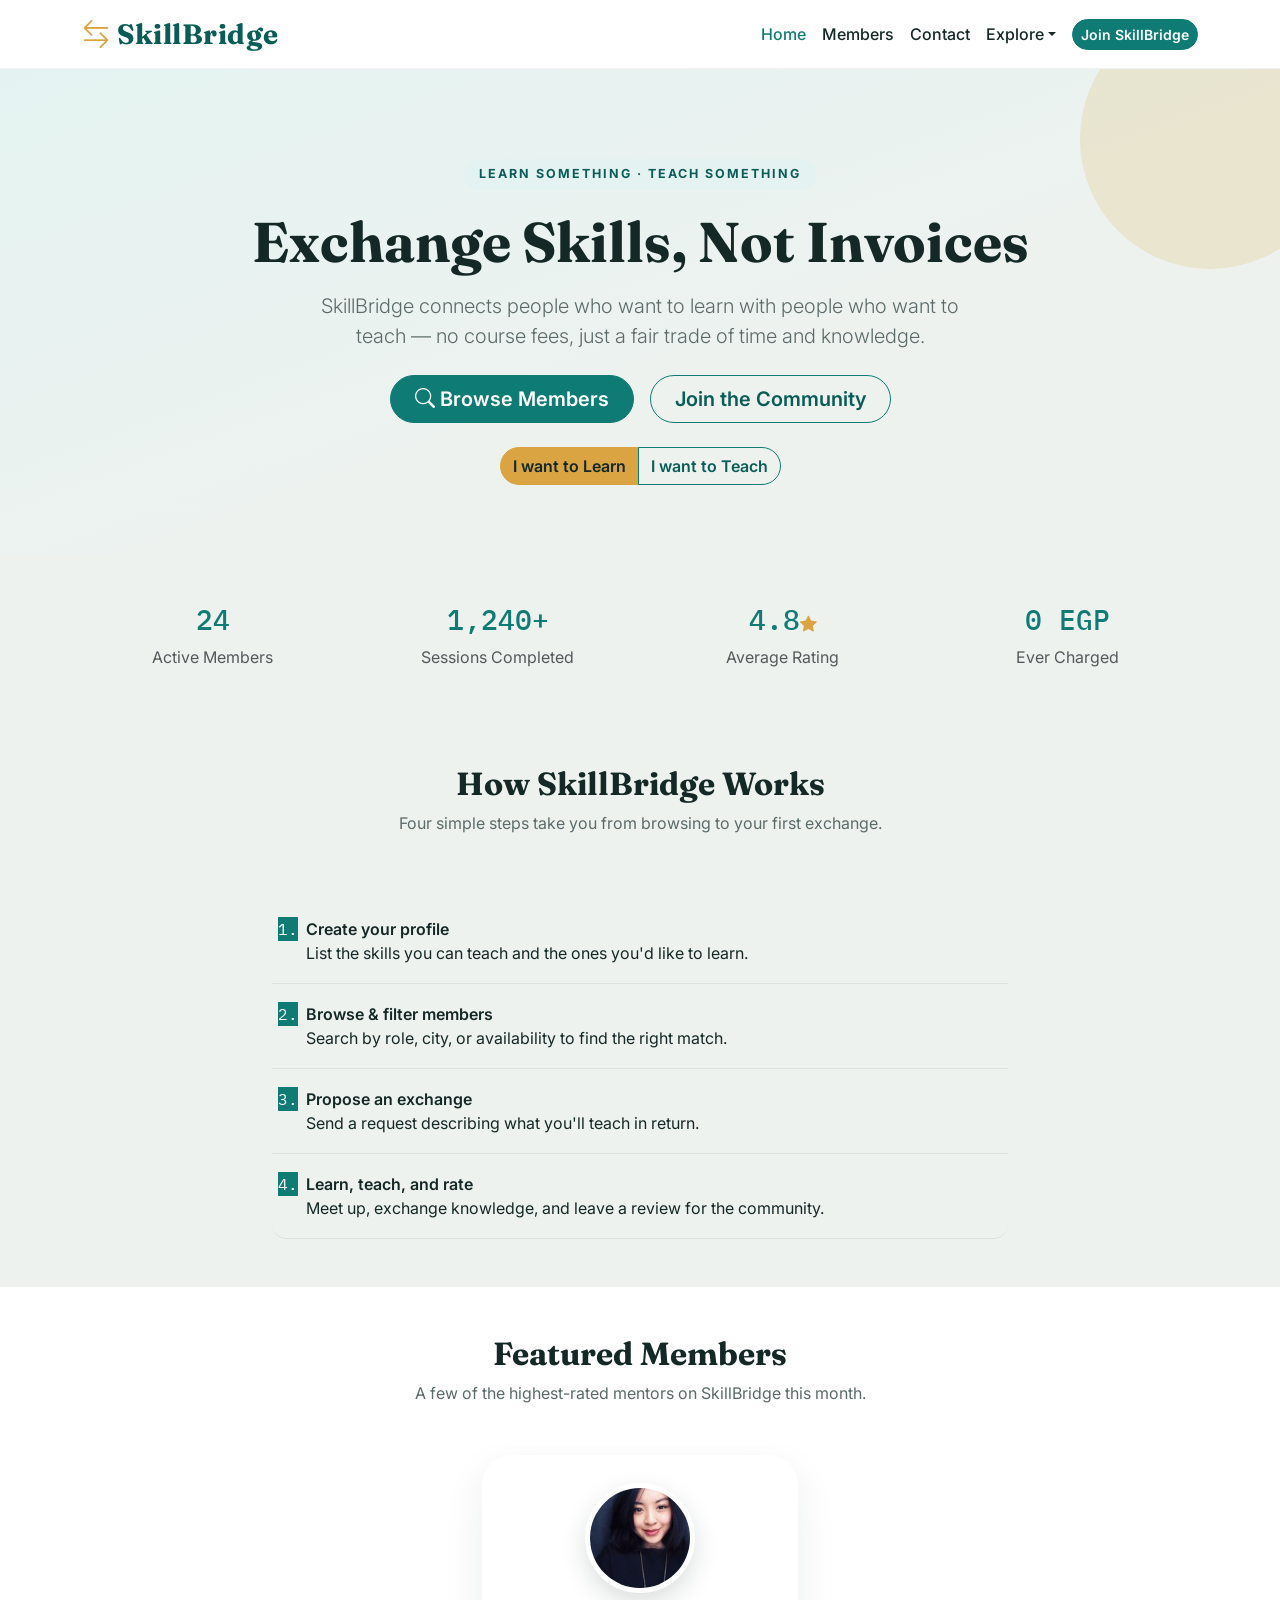
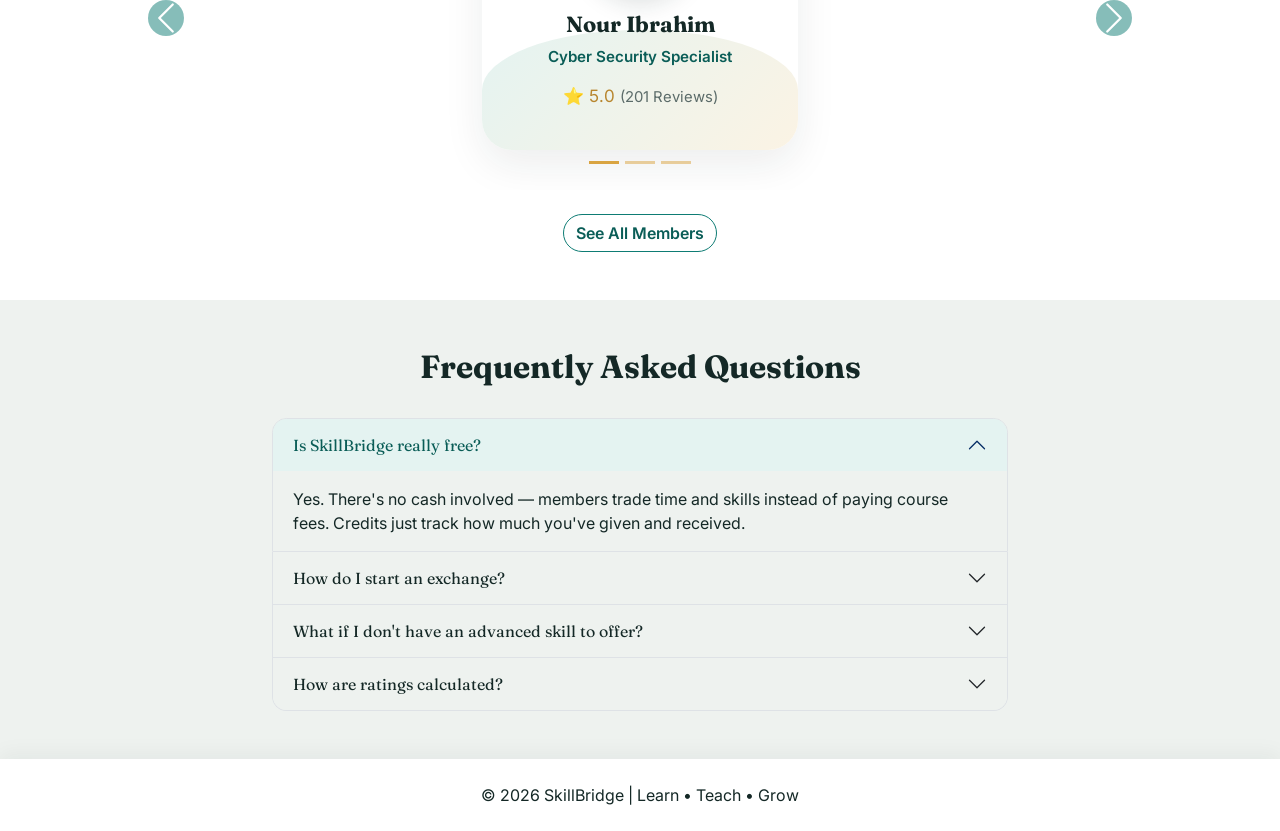
==== index.html @ cd85ad24 "Initial project upload" ====
<!DOCTYPE html>
<html lang="en">

<head>
  <meta charset="UTF-8">
  <meta name="viewport" content="width=device-width, initial-scale=1.0">
  <title>SkillBridge | Trade Skills, Not Money</title>

  <link rel="stylesheet" href="css/bootstrap.min.css">
  <link rel="stylesheet" href="https://cdn.jsdelivr.net/npm/bootstrap-icons@1.13.1/font/bootstrap-icons.min.css">
  <link href="https://fonts.googleapis.com/css2?family=Fraunces:wght@600;700&family=Inter:wght@400;500;600&family=IBM+Plex+Mono:wght@500&display=swap" rel="stylesheet">
  <link rel="stylesheet" href="css/custom-styles.css">
</head>

<body>

  <!-- Navbar -->
  <nav class="navbar navbar-expand-lg sticky-top">
    <div class="container">
      <a class="navbar-brand fw-bold fs-3" href="index.html"><i class="bi bi-arrow-left-right"></i> SkillBridge</a>
      <button class="navbar-toggler" data-bs-toggle="collapse" data-bs-target="#navbarNav">
        <span class="navbar-toggler-icon"></span>
      </button>
      <div class="collapse navbar-collapse" id="navbarNav">
        <ul class="navbar-nav ms-auto align-items-lg-center">
          <li class="nav-item"><a class="nav-link active" href="index.html">Home</a></li>
          <li class="nav-item"><a class="nav-link" href="members.html">Members</a></li>
          <li class="nav-item"><a class="nav-link" href="contact.html">Contact</a></li>
          <li class="nav-item dropdown">
            <a class="nav-link dropdown-toggle" href="#" data-bs-toggle="dropdown">Explore</a>
            <ul class="dropdown-menu dropdown-menu-end">
              <li><a class="dropdown-item" href="#how-it-works">How It Works</a></li>
              <li><a class="dropdown-item" href="#faq">FAQ</a></li>
              <li><a class="dropdown-item" href="#featured">Featured Members</a></li>
            </ul>
          </li>
          <li class="nav-item ms-lg-2"><a class="btn btn-primary btn-sm" href="contact.html">Join SkillBridge</a></li>
        </ul>
      </div>
    </div>
  </nav>

  <!-- Hero -->
  <section class="hero-section">
    <div class="container text-center">
      <span class="hero-eyebrow">Learn something · Teach something</span>
      <h1 class="display-4 fw-bold">Exchange Skills, Not Invoices</h1>
      <p class="lead mt-3">
        SkillBridge connects people who want to learn with people who want to teach —
        no course fees, just a fair trade of time and knowledge.
      </p>
      <div class="d-flex justify-content-center gap-3 mt-4 flex-wrap">
        <a href="members.html" class="btn btn-primary btn-lg px-4">
          <i class="bi bi-search"></i> Browse Members
        </a>
        <a href="contact.html" class="btn btn-outline-primary btn-lg px-4">
          Join the Community
        </a>
      </div>

      <!-- CTA — Button Group -->
      <div class="mt-4">
        <div class="btn-group" role="group" aria-label="Choose your path">
          <a href="members.html?intent=learn" class="btn btn-gold">I want to Learn</a>
          <a href="members.html?intent=teach" class="btn btn-outline-primary">I want to Teach</a>
        </div>
      </div>
    </div>
  </section>

  <!-- Stats -->
  <section class="py-5">
    <div class="container">
      <div class="row text-center g-4">
        <div class="col-6 col-lg-3">
          <h3 class="stat-number text-primary">24</h3>
          <p class="text-muted mb-0">Active Members</p>
        </div>
        <div class="col-6 col-lg-3">
          <h3 class="stat-number text-primary">1,240+</h3>
          <p class="text-muted mb-0">Sessions Completed</p>
        </div>
        <div class="col-6 col-lg-3">
          <h3 class="stat-number text-primary">4.8<i class="bi bi-star-fill text-warning" style="font-size:0.6em"></i></h3>
          <p class="text-muted mb-0">Average Rating</p>
        </div>
        <div class="col-6 col-lg-3">
          <h3 class="stat-number text-primary">0 EGP</h3>
          <p class="text-muted mb-0">Ever Charged</p>
        </div>
      </div>
    </div>
  </section>

  <!-- How it works — List Group -->
  <section id="how-it-works" class="py-5">
    <div class="container">
      <div class="row justify-content-center text-center mb-5">
        <div class="col-lg-7">
          <h2 class="section-title">How SkillBridge Works</h2>
          <p class="section-subtitle mx-auto">Four simple steps take you from browsing to your first exchange.</p>
        </div>
      </div>

      <div class="row justify-content-center">
        <div class="col-lg-8">
          <ol class="list-group list-group-numbered">
            <li class="list-group-item how-step d-flex align-items-start">
              <div class="ms-2">
                <div class="fw-semibold">Create your profile</div>
                List the skills you can teach and the ones you'd like to learn.
              </div>
            </li>
            <li class="list-group-item how-step d-flex align-items-start">
              <div class="ms-2">
                <div class="fw-semibold">Browse & filter members</div>
                Search by role, city, or availability to find the right match.
              </div>
            </li>
            <li class="list-group-item how-step d-flex align-items-start">
              <div class="ms-2">
                <div class="fw-semibold">Propose an exchange</div>
                Send a request describing what you'll teach in return.
              </div>
            </li>
            <li class="list-group-item how-step d-flex align-items-start">
              <div class="ms-2">
                <div class="fw-semibold">Learn, teach, and rate</div>
                Meet up, exchange knowledge, and leave a review for the community.
              </div>
            </li>
          </ol>
        </div>
      </div>
    </div>
  </section>

  <!-- Featured Members — Carousel -->
  <section id="featured" class="py-5 bg-white">
    <div class="container">
      <div class="row justify-content-center text-center mb-4">
        <div class="col-lg-7">
          <h2 class="section-title">Featured Members</h2>
          <p class="section-subtitle mx-auto">A few of the highest-rated mentors on SkillBridge this month.</p>
        </div>
      </div>

      <div id="featuredCarousel" class="carousel slide featured-carousel" data-bs-ride="carousel">
        <div class="carousel-indicators">
          <button type="button" data-bs-target="#featuredCarousel" data-bs-slide-to="0" class="active"></button>
          <button type="button" data-bs-target="#featuredCarousel" data-bs-slide-to="1"></button>
          <button type="button" data-bs-target="#featuredCarousel" data-bs-slide-to="2"></button>
        </div>
        <div class="carousel-inner">

          <div class="carousel-item active">
            <div class="row justify-content-center">
              <div class="col-md-4">
                <div class="member-card">
                  <div class="card-content">
                    <img src="assets/images/member6.jpg" class="member-image" alt="Nour Ibrahim">
                    <h3 class="member-name">Nour Ibrahim</h3>
                    <p class="member-role">Cyber Security Specialist</p>
                    <div class="rating">⭐ 5.0 <small>(201 Reviews)</small></div>
                  </div>
                </div>
              </div>
            </div>
          </div>

          <div class="carousel-item">
            <div class="row justify-content-center">
              <div class="col-md-4">
                <div class="member-card">
                  <div class="card-content">
                    <img src="assets/images/member4.jpg" class="member-image" alt="Mariam Samy">
                    <h3 class="member-name">Mariam Samy</h3>
                    <p class="member-role">Data Analyst</p>
                    <div class="rating">⭐ 4.9 <small>(174 Reviews)</small></div>
                  </div>
                </div>
              </div>
            </div>
          </div>

          <div class="carousel-item">
            <div class="row justify-content-center">
              <div class="col-md-4">
                <div class="member-card">
                  <div class="card-content">
                    <img src="assets/images/member1.jpg" class="member-image" alt="Ahmed Hassan">
                    <h3 class="member-name">Ahmed Hassan</h3>
                    <p class="member-role">Frontend Developer</p>
                    <div class="rating">⭐ 4.9 <small>(152 Reviews)</small></div>
                  </div>
                </div>
              </div>
            </div>
          </div>

        </div>
        <button class="carousel-control-prev" type="button" data-bs-target="#featuredCarousel" data-bs-slide="prev">
          <span class="carousel-control-prev-icon"></span>
        </button>
        <button class="carousel-control-next" type="button" data-bs-target="#featuredCarousel" data-bs-slide="next">
          <span class="carousel-control-next-icon"></span>
        </button>
      </div>

      <div class="text-center mt-4">
        <a href="members.html" class="btn btn-outline-primary">See All Members</a>
      </div>
    </div>
  </section>

  <!-- FAQ — Accordion -->
  <section id="faq" class="py-5">
    <div class="container">
      <div class="row justify-content-center text-center mb-4">
        <div class="col-lg-7">
          <h2 class="section-title">Frequently Asked Questions</h2>
        </div>
      </div>

      <div class="row justify-content-center">
        <div class="col-lg-8">
          <div class="accordion" id="faqAccordion">

            <div class="accordion-item">
              <h2 class="accordion-header">
                <button class="accordion-button" type="button" data-bs-toggle="collapse" data-bs-target="#faq1">
                  Is SkillBridge really free?
                </button>
              </h2>
              <div id="faq1" class="accordion-collapse collapse show" data-bs-parent="#faqAccordion">
                <div class="accordion-body">
                  Yes. There's no cash involved — members trade time and skills instead of paying course fees.
                  Credits just track how much you've given and received.
                </div>
              </div>
            </div>

            <div class="accordion-item">
              <h2 class="accordion-header">
                <button class="accordion-button collapsed" type="button" data-bs-toggle="collapse" data-bs-target="#faq2">
                  How do I start an exchange?
                </button>
              </h2>
              <div id="faq2" class="accordion-collapse collapse" data-bs-parent="#faqAccordion">
                <div class="accordion-body">
                  Browse the Members page, open a profile you like, and use the "Exchange Skill" button
                  to send a short proposal describing what you can teach in return.
                </div>
              </div>
            </div>

            <div class="accordion-item">
              <h2 class="accordion-header">
                <button class="accordion-button collapsed" type="button" data-bs-toggle="collapse" data-bs-target="#faq3">
                  What if I don't have an advanced skill to offer?
                </button>
              </h2>
              <div id="faq3" class="accordion-collapse collapse" data-bs-parent="#faqAccordion">
                <div class="accordion-body">
                  Everyone knows something someone else doesn't. Language practice, spreadsheet tricks,
                  photo editing, or even fitness routines all count.
                </div>
              </div>
            </div>

            <div class="accordion-item">
              <h2 class="accordion-header">
                <button class="accordion-button collapsed" type="button" data-bs-toggle="collapse" data-bs-target="#faq4">
                  How are ratings calculated?
                </button>
              </h2>
              <div id="faq4" class="accordion-collapse collapse" data-bs-parent="#faqAccordion">
                <div class="accordion-body">
                  After each session both members rate each other. The average is shown on every profile
                  alongside the total number of reviews.
                </div>
              </div>
            </div>

          </div>
        </div>
      </div>
    </div>
  </section>

  <!-- Footer -->
  <footer class="footer py-4">
    <div class="container text-center">
      <p class="mb-0">© <span id="year"></span> SkillBridge | Learn • Teach • Grow</p>
    </div>
  </footer>

  <script src="js/bootstrap.bundle.min.js"></script>
  <script src="js/custom-scripts.js"></script>
</body>
</html>
---- css/custom-styles.css ----
/* =========================================================
   SkillBridge — Custom Styles
   Palette: "Ledger" — a knowledge-exchange, currency-of-skill theme
   ========================================================= */

/* ---------- Design Tokens ---------- */
:root {
  --sb-ink:        #142826;   /* primary text, near-black green */
  --sb-teal:       #0E7C74;   /* brand / primary — growth, bridge */
  --sb-teal-dark:  #0A5D57;
  --sb-teal-light: #E4F3F1;
  --sb-gold:       #D9A441;   /* secondary — value, credits, exchange */
  --sb-gold-dark:  #B8862F;
  --sb-clay:       #C1503C;   /* danger / accent */
  --sb-sage:       #4C9A63;   /* success */
  --sb-mist:       #EEF2EF;   /* page background */
  --sb-slate:      #5B6B69;   /* muted text */
  --sb-white:      #FFFFFF;

  --bs-body-bg: var(--sb-mist);
  --bs-body-color: var(--sb-ink);
  --bs-body-font-family: "Inter", "Segoe UI", sans-serif;

  --bs-primary: var(--sb-teal);
  --bs-primary-rgb: 14, 124, 116;
  --bs-secondary: var(--sb-gold);
  --bs-secondary-rgb: 217, 164, 65;
  --bs-success: var(--sb-sage);
  --bs-success-rgb: 76, 154, 99;
  --bs-warning: var(--sb-gold);
  --bs-warning-rgb: 217, 164, 65;
  --bs-danger: var(--sb-clay);
  --bs-danger-rgb: 193, 80, 60;
  --bs-info: #2F8F9E;
  --bs-info-rgb: 47, 143, 158;
  --bs-light: var(--sb-white);
  --bs-dark: var(--sb-ink);
  --bs-link-color: var(--sb-teal-dark);
  --bs-link-hover-color: var(--sb-teal);
  --bs-border-radius: 0.9rem;
  --bs-border-radius-sm: 0.6rem;
  --bs-border-radius-lg: 1.3rem;
}

::selection { background: var(--sb-gold); color: var(--sb-ink); }

body {
  background: var(--sb-mist);
}

h1, h2, h3, h4, .display-4, .display-5, .navbar-brand {
  font-family: "Fraunces", "Georgia", serif;
  color: var(--sb-ink);
}

.text-mono, .stat-number, .credits-figure {
  font-family: "IBM Plex Mono", "Courier New", monospace;
}

a { text-decoration: none; }

/* ---------- Navbar ---------- */
.navbar {
  background: var(--sb-white);
  border-bottom: 1px solid rgba(20, 40, 38, 0.06);
}

.navbar-brand {
  font-weight: 700;
  letter-spacing: 0.5px;
  color: var(--sb-teal-dark) !important;
}

.navbar-brand .bi { color: var(--sb-gold); }

.nav-link {
  font-weight: 500;
  color: var(--sb-ink);
  transition: 0.25s;
}

.nav-link:hover, .nav-link.active {
  color: var(--sb-teal) !important;
}

.navbar .dropdown-menu {
  border: none;
  border-radius: var(--bs-border-radius-sm);
  box-shadow: 0 15px 35px rgba(20, 40, 38, 0.12);
}

/* ---------- Hero ---------- */
.hero-section {
  padding: 90px 0 70px;
  background: linear-gradient(160deg, var(--sb-teal-light) 0%, var(--sb-mist) 65%);
  position: relative;
  overflow: hidden;
}

.hero-section::before {
  content: "";
  position: absolute;
  top: -60px;
  right: -60px;
  width: 260px;
  height: 260px;
  border-radius: 50%;
  background: rgba(217, 164, 65, 0.18);
}

.hero-section h1 {
  font-weight: 700;
}

.hero-section .lead {
  max-width: 640px;
  margin: 0 auto;
  color: var(--sb-slate);
}

.hero-eyebrow {
  display: inline-block;
  letter-spacing: 2px;
  text-transform: uppercase;
  font-size: 0.78rem;
  font-weight: 700;
  color: var(--sb-teal-dark);
  background: var(--sb-teal-light);
  padding: 6px 16px;
  border-radius: 30px;
  margin-bottom: 18px;
}

/* ---------- Page header / breadcrumb bar ---------- */
.page-header {
  background: var(--sb-white);
  border-bottom: 1px solid rgba(20, 40, 38, 0.06);
  padding: 22px 0;
}

.breadcrumb-item + .breadcrumb-item::before {
  content: "›";
  color: var(--sb-slate);
}

.breadcrumb-item a { color: var(--sb-slate); }
.breadcrumb-item.active { color: var(--sb-teal-dark); font-weight: 600; }

/* ---------- Buttons ---------- */
.btn { border-radius: 30px; font-weight: 600; }

.btn-primary {
  background: var(--sb-teal);
  border-color: var(--sb-teal);
}

.btn-outline-primary {
  color: var(--sb-teal-dark);
  border-color: var(--sb-teal);
}

.btn-outline-primary:hover {
  background: var(--sb-teal);
}

.btn-gold, .btn-secondary {
  background: var(--sb-gold);
  border-color: var(--sb-gold);
  color: var(--sb-ink);
}

.btn-gold:hover { background: var(--sb-gold-dark); color: var(--sb-white); }

.exchange-btn { margin-top: 20px; padding: 10px 26px; }

/* ---------- Cards (members) ---------- */
.member-card {
  background: var(--sb-white);
  border-radius: 30px;
  overflow: hidden;
  position: relative;
  transition: 0.4s;
  box-shadow: 0 15px 40px rgba(20, 40, 38, 0.08);
  height: 100%;
  border: none;
}

.member-card:hover {
  transform: translateY(-8px);
  box-shadow: 0 20px 50px rgba(20, 40, 38, 0.15);
}

.member-card::after {
  content: "";
  position: absolute;
  left: 0;
  bottom: 0;
  width: 100%;
  height: 120px;
  background: linear-gradient(135deg, var(--sb-teal-light), #fbf3e4);
  border-radius: 100% 100% 0 0;
  z-index: 0;
}

.card-content {
  position: relative;
  z-index: 2;
  padding: 28px;
  text-align: center;
}

.member-image {
  width: 110px;
  height: 110px;
  border-radius: 50%;
  object-fit: cover;
  border: 5px solid var(--sb-white);
  box-shadow: 0 10px 25px rgba(20, 40, 38, 0.15);
  transition: 0.4s;
  background: var(--sb-teal-light);
}

.member-card:hover .member-image { transform: scale(1.06); }

.featured-tag {
  position: absolute;
  top: 16px;
  left: 16px;
  z-index: 3;
}

.member-name { margin-top: 18px; font-size: 22px; font-weight: 700; }
.member-role { color: var(--sb-teal-dark); font-weight: 600; font-size: 0.95rem; }

.rating { margin: 12px 0; color: var(--sb-gold-dark); font-size: 17px; }
.rating small { color: var(--sb-slate); }

.skills { margin-top: 16px; }
.badge-skill {
  background: var(--sb-teal-light) !important;
  color: var(--sb-teal-dark) !important;
  font-weight: 600;
  padding: 7px 13px;
  margin: 3px;
}

.stats { display: flex; justify-content: space-between; margin: 22px 0; }
.stats div { flex: 1; }
.stats h5 { margin-bottom: 0; font-weight: 700; }
.stats small { color: var(--sb-slate); }

.status { display: inline-block; padding: 7px 16px; border-radius: 30px; color: #fff; font-size: 12.5px; font-weight: 700; letter-spacing: 0.3px; }
.available { background: var(--sb-sage); }
.busy { background: var(--sb-gold); color: var(--sb-ink); }
.offline { background: var(--sb-clay); }

/* ---------- Sections / generic ---------- */
.section-title { font-weight: 700; }
.section-subtitle { color: var(--sb-slate); max-width: 560px; }

.icon-tile {
  width: 56px; height: 56px;
  border-radius: 16px;
  display: flex; align-items: center; justify-content: center;
  background: var(--sb-teal-light);
  color: var(--sb-teal-dark);
  font-size: 1.4rem;
}

/* How it works — list group */
.list-group-item.how-step {
  border: none;
  border-bottom: 1px solid rgba(20,40,38,0.08);
  padding: 18px 6px;
  background: transparent;
}
.list-group-numbered > .how-step::before {
  background: var(--sb-teal);
  color: #fff;
  font-family: "IBM Plex Mono", monospace;
}

/* Carousel */
.featured-carousel .carousel-item { padding: 10px 60px 40px; }
.featured-carousel .carousel-control-prev-icon,
.featured-carousel .carousel-control-next-icon {
  background-color: var(--sb-teal);
  border-radius: 50%;
  padding: 18px;
}
.featured-carousel .carousel-indicators [data-bs-target] { background-color: var(--sb-gold); }

/* Accordion */
.accordion-button:not(.collapsed) {
  background: var(--sb-teal-light);
  color: var(--sb-teal-dark);
  box-shadow: none;
}
.accordion-button:focus { box-shadow: 0 0 0 0.2rem rgba(14,124,116,0.2); }

/* Progress bars */
.skill-progress .progress { height: 10px; border-radius: 30px; background: var(--sb-teal-light); }
.skill-progress .progress-bar { background: var(--sb-teal); }
.skill-progress .label-row { display: flex; justify-content: space-between; font-size: 0.9rem; margin-bottom: 6px; }

/* Table */
.table-sessions thead { background: var(--sb-teal-light); color: var(--sb-teal-dark); }
.table-sessions td, .table-sessions th { vertical-align: middle; }

/* Pagination */
.pagination .page-link { color: var(--sb-teal-dark); border-radius: 10px; margin: 0 3px; border: none; background: var(--sb-white); }
.pagination .page-item.active .page-link { background: var(--sb-teal); color: #fff; }

/* Footer */
.footer { background: var(--sb-white); box-shadow: 0 -5px 20px rgba(20,40,38,0.05); }
.footer a { color: var(--sb-slate); }
.footer a:hover { color: var(--sb-teal); }

/* Loading */
#loading { display: none; }

/* Form */
.form-control, .form-select {
  border: none;
  border-radius: 15px;
  box-shadow: 0 10px 25px rgba(20,40,38,0.05);
}
.form-control:focus, .form-select:focus {
  box-shadow: 0 0 0 0.25rem rgba(14,124,116,0.18);
}

/* Animation */
.member-card, .fade-in { animation: fadeUp 0.6s ease; }
@keyframes fadeUp {
  from { opacity: 0; transform: translateY(24px); }
  to { opacity: 1; transform: translateY(0); }
}

@media (prefers-reduced-motion: reduce) {
  .member-card, .fade-in { animation: none; }
}

/* Responsive */
@media (max-width: 768px) {
  .member-image { width: 92px; height: 92px; }
  .member-name { font-size: 20px; }
  .hero-section { padding: 60px 0 40px; }
  .featured-carousel .carousel-item { padding: 10px 10px 40px; }
}
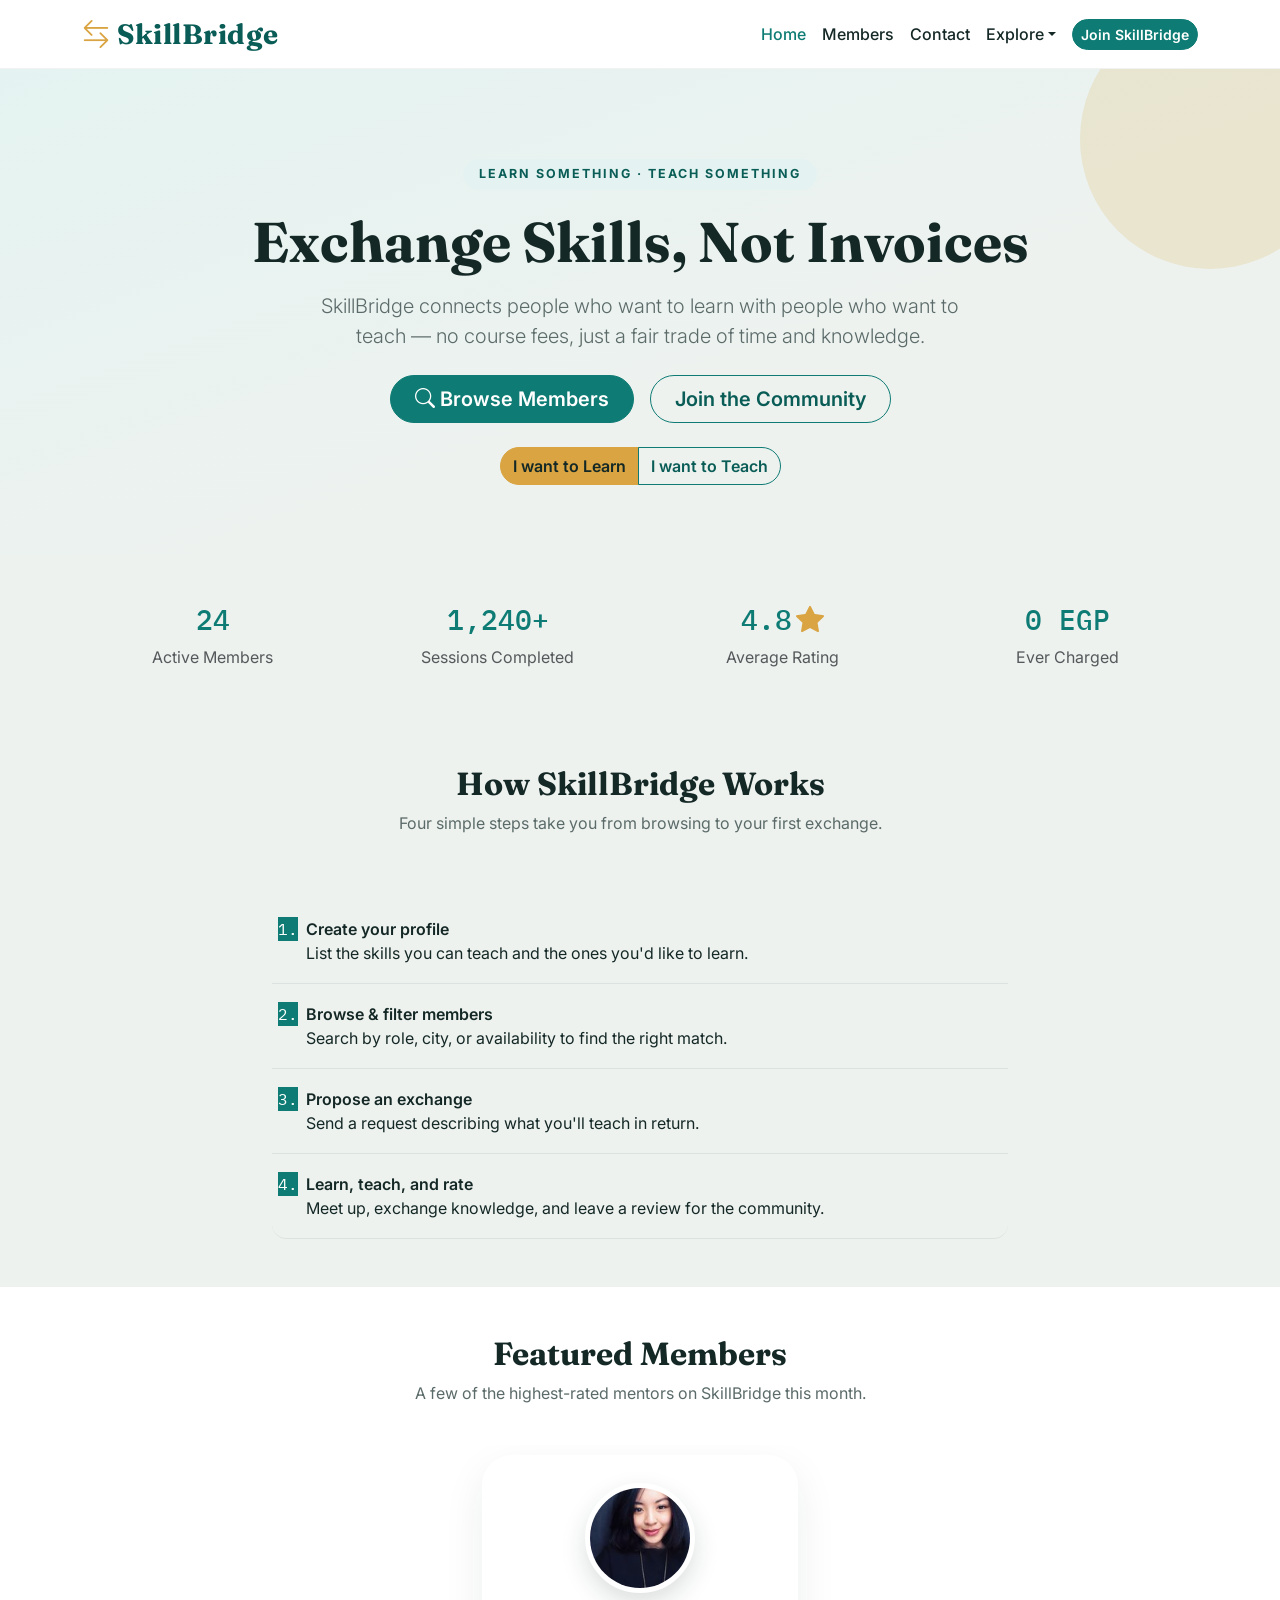
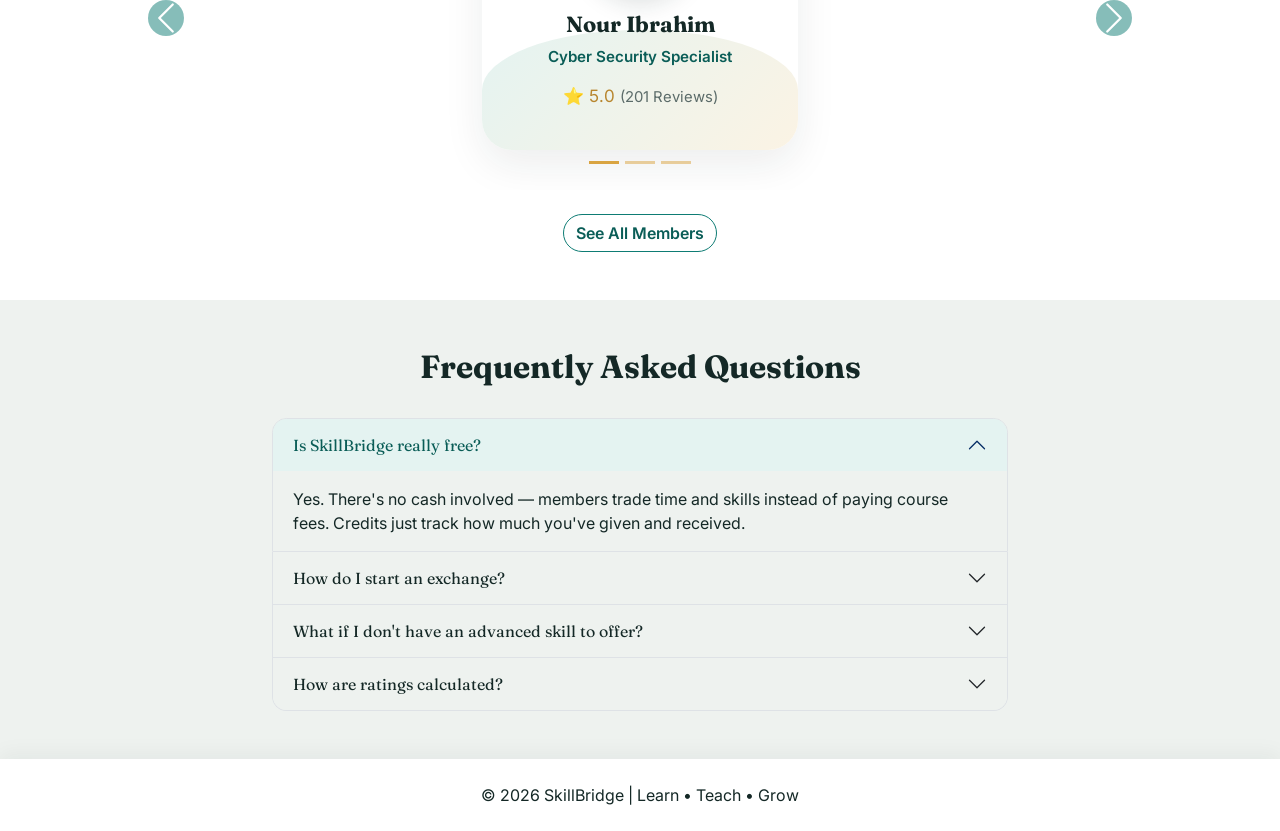
==== commit b6fdb79f: "Fix rating star alignment and profile tabs" ====
--- a/index.html
+++ b/index.html
@@ -81,7 +81,10 @@
           <p class="text-muted mb-0">Sessions Completed</p>
         </div>
         <div class="col-6 col-lg-3">
-          <h3 class="stat-number text-primary">4.8<i class="bi bi-star-fill text-warning" style="font-size:0.6em"></i></h3>
+         <h3 class="stat-number text-primary d-inline-flex align-items-center justify-content-center">
+    <span>4.8</span>
+    <i class="bi bi-star-fill text-warning hero-star ms-1"></i>
+</h3>
           <p class="text-muted mb-0">Average Rating</p>
         </div>
         <div class="col-6 col-lg-3">
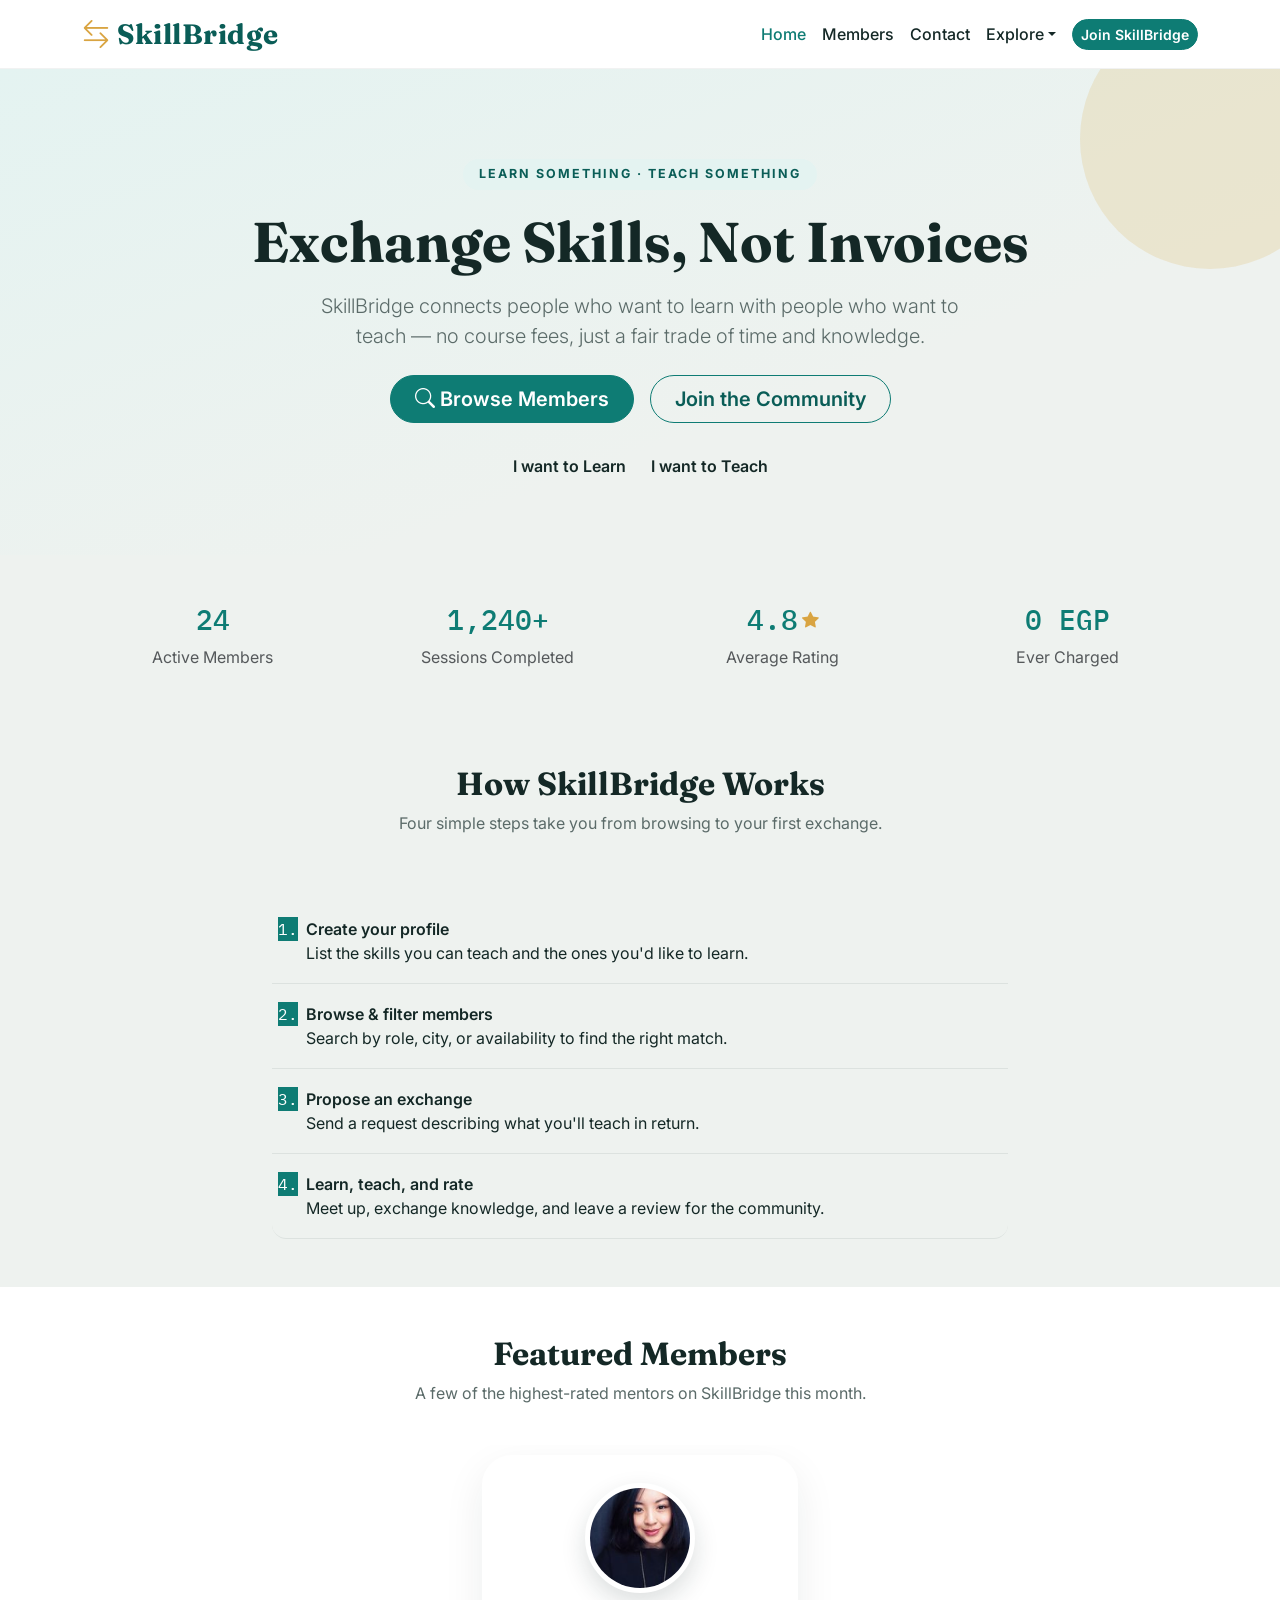
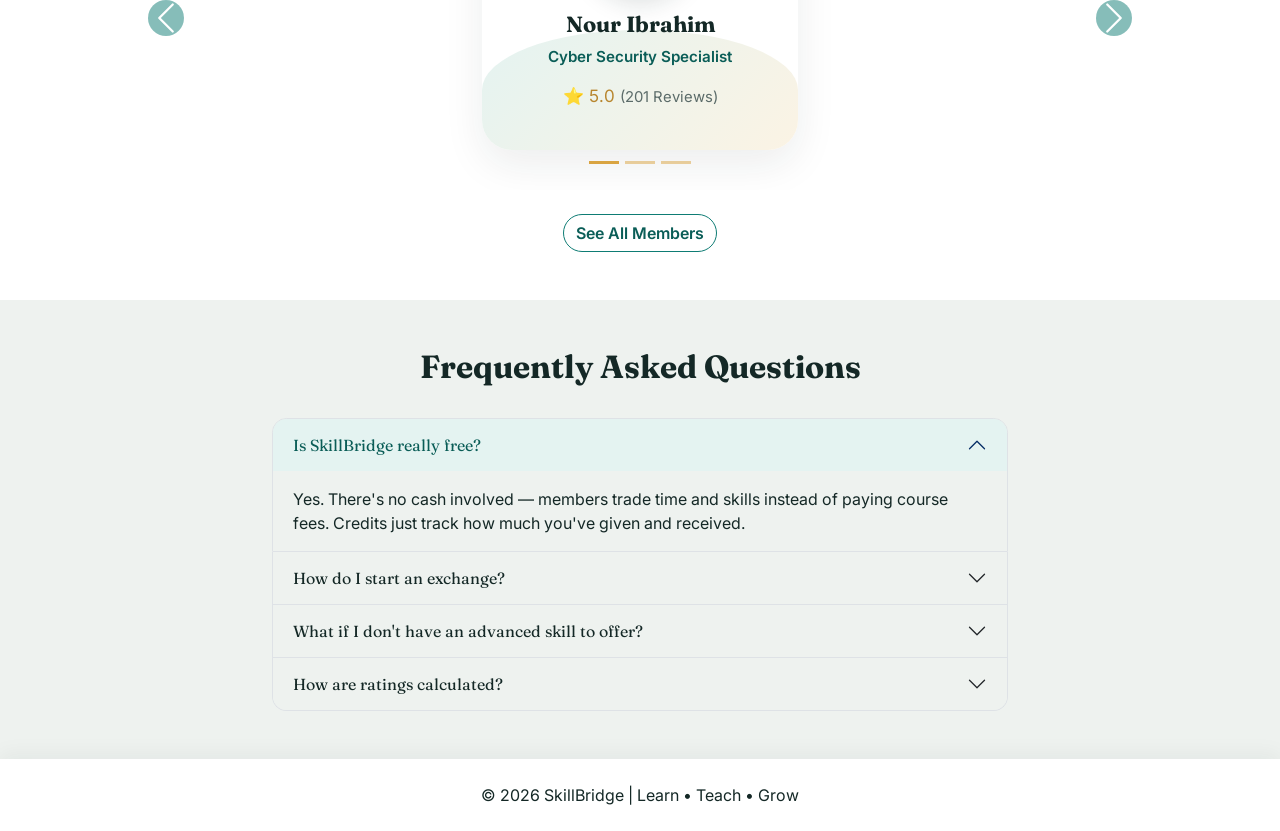
==== commit cc1d2d93: "Update index.html" ====
--- a/index.html
+++ b/index.html
@@ -61,8 +61,8 @@
       <!-- CTA — Button Group -->
       <div class="mt-4">
         <div class="btn-group" role="group" aria-label="Choose your path">
-          <a href="members.html?intent=learn" class="btn btn-gold">I want to Learn</a>
-          <a href="members.html?intent=teach" class="btn btn-outline-primary">I want to Teach</a>
+          <a href="members.html?intent=learn" class="btn choice-btn">I want to Learn</a>
+          <a href="members.html?intent=teach" class="btn choice-btn">I want to Teach</a>
         </div>
       </div>
     </div>
--- a/css/custom-styles.css
+++ b/css/custom-styles.css
@@ -5,17 +5,17 @@
 
 /* ---------- Design Tokens ---------- */
 :root {
-  --sb-ink:        #142826;   /* primary text, near-black green */
-  --sb-teal:       #0E7C74;   /* brand / primary — growth, bridge */
-  --sb-teal-dark:  #0A5D57;
-  --sb-teal-light: #E4F3F1;
-  --sb-gold:       #D9A441;   /* secondary — value, credits, exchange */
-  --sb-gold-dark:  #B8862F;
-  --sb-clay:       #C1503C;   /* danger / accent */
-  --sb-sage:       #4C9A63;   /* success */
-  --sb-mist:       #EEF2EF;   /* page background */
-  --sb-slate:      #5B6B69;   /* muted text */
-  --sb-white:      #FFFFFF;
+  --sb-ink: #142826; /* primary text, near-black green */
+  --sb-teal: #0e7c74; /* brand / primary — growth, bridge */
+  --sb-teal-dark: #0a5d57;
+  --sb-teal-light: #e4f3f1;
+  --sb-gold: #d9a441; /* secondary — value, credits, exchange */
+  --sb-gold-dark: #b8862f;
+  --sb-clay: #c1503c; /* danger / accent */
+  --sb-sage: #4c9a63; /* success */
+  --sb-mist: #eef2ef; /* page background */
+  --sb-slate: #5b6b69; /* muted text */
+  --sb-white: #ffffff;
 
   --bs-body-bg: var(--sb-mist);
   --bs-body-color: var(--sb-ink);
@@ -31,7 +31,7 @@
   --bs-warning-rgb: 217, 164, 65;
   --bs-danger: var(--sb-clay);
   --bs-danger-rgb: 193, 80, 60;
-  --bs-info: #2F8F9E;
+  --bs-info: #2f8f9e;
   --bs-info-rgb: 47, 143, 158;
   --bs-light: var(--sb-white);
   --bs-dark: var(--sb-ink);
@@ -42,22 +42,35 @@
   --bs-border-radius-lg: 1.3rem;
 }
 
-::selection { background: var(--sb-gold); color: var(--sb-ink); }
+::selection {
+  background: var(--sb-gold);
+  color: var(--sb-ink);
+}
 
 body {
   background: var(--sb-mist);
 }
 
-h1, h2, h3, h4, .display-4, .display-5, .navbar-brand {
+h1,
+h2,
+h3,
+h4,
+.display-4,
+.display-5,
+.navbar-brand {
   font-family: "Fraunces", "Georgia", serif;
   color: var(--sb-ink);
 }
 
-.text-mono, .stat-number, .credits-figure {
+.text-mono,
+.stat-number,
+.credits-figure {
   font-family: "IBM Plex Mono", "Courier New", monospace;
 }
 
-a { text-decoration: none; }
+a {
+  text-decoration: none;
+}
 
 /* ---------- Navbar ---------- */
 .navbar {
@@ -71,7 +84,9 @@
   color: var(--sb-teal-dark) !important;
 }
 
-.navbar-brand .bi { color: var(--sb-gold); }
+.navbar-brand .bi {
+  color: var(--sb-gold);
+}
 
 .nav-link {
   font-weight: 500;
@@ -79,7 +94,8 @@
   transition: 0.25s;
 }
 
-.nav-link:hover, .nav-link.active {
+.nav-link:hover,
+.nav-link.active {
   color: var(--sb-teal) !important;
 }
 
@@ -92,7 +108,11 @@
 /* ---------- Hero ---------- */
 .hero-section {
   padding: 90px 0 70px;
-  background: linear-gradient(160deg, var(--sb-teal-light) 0%, var(--sb-mist) 65%);
+  background: linear-gradient(
+    160deg,
+    var(--sb-teal-light) 0%,
+    var(--sb-mist) 65%
+  );
   position: relative;
   overflow: hidden;
 }
@@ -143,11 +163,19 @@
   color: var(--sb-slate);
 }
 
-.breadcrumb-item a { color: var(--sb-slate); }
-.breadcrumb-item.active { color: var(--sb-teal-dark); font-weight: 600; }
+.breadcrumb-item a {
+  color: var(--sb-slate);
+}
+.breadcrumb-item.active {
+  color: var(--sb-teal-dark);
+  font-weight: 600;
+}
 
 /* ---------- Buttons ---------- */
-.btn { border-radius: 30px; font-weight: 600; }
+.btn {
+  border-radius: 30px;
+  font-weight: 600;
+}
 
 .btn-primary {
   background: var(--sb-teal);
@@ -160,18 +188,27 @@
 }
 
 .btn-outline-primary:hover {
-  background: var(--sb-teal);
-}
-
-.btn-gold, .btn-secondary {
+    background: var(--sb-teal);
+    border-color: var(--sb-teal);
+    color: #fff;
+}
+
+.btn-gold,
+.btn-secondary {
   background: var(--sb-gold);
   border-color: var(--sb-gold);
   color: var(--sb-ink);
 }
 
-.btn-gold:hover { background: var(--sb-gold-dark); color: var(--sb-white); }
-
-.exchange-btn { margin-top: 20px; padding: 10px 26px; }
+.btn-gold:hover {
+  background: var(--sb-gold-dark);
+  color: var(--sb-white);
+}
+
+.exchange-btn {
+  margin-top: 20px;
+  padding: 10px 26px;
+}
 
 /* ---------- Cards (members) ---------- */
 .member-card {
@@ -220,7 +257,9 @@
   background: var(--sb-teal-light);
 }
 
-.member-card:hover .member-image { transform: scale(1.06); }
+.member-card:hover .member-image {
+  transform: scale(1.06);
+}
 
 .featured-tag {
   position: absolute;
@@ -229,13 +268,29 @@
   z-index: 3;
 }
 
-.member-name { margin-top: 18px; font-size: 22px; font-weight: 700; }
-.member-role { color: var(--sb-teal-dark); font-weight: 600; font-size: 0.95rem; }
-
-.rating { margin: 12px 0; color: var(--sb-gold-dark); font-size: 17px; }
-.rating small { color: var(--sb-slate); }
-
-.skills { margin-top: 16px; }
+.member-name {
+  margin-top: 18px;
+  font-size: 22px;
+  font-weight: 700;
+}
+.member-role {
+  color: var(--sb-teal-dark);
+  font-weight: 600;
+  font-size: 0.95rem;
+}
+
+.rating {
+  margin: 12px 0;
+  color: var(--sb-gold-dark);
+  font-size: 17px;
+}
+.rating small {
+  color: var(--sb-slate);
+}
+
+.skills {
+  margin-top: 16px;
+}
 .badge-skill {
   background: var(--sb-teal-light) !important;
   color: var(--sb-teal-dark) !important;
@@ -244,24 +299,58 @@
   margin: 3px;
 }
 
-.stats { display: flex; justify-content: space-between; margin: 22px 0; }
-.stats div { flex: 1; }
-.stats h5 { margin-bottom: 0; font-weight: 700; }
-.stats small { color: var(--sb-slate); }
-
-.status { display: inline-block; padding: 7px 16px; border-radius: 30px; color: #fff; font-size: 12.5px; font-weight: 700; letter-spacing: 0.3px; }
-.available { background: var(--sb-sage); }
-.busy { background: var(--sb-gold); color: var(--sb-ink); }
-.offline { background: var(--sb-clay); }
+.stats {
+  display: flex;
+  justify-content: space-between;
+  margin: 22px 0;
+}
+.stats div {
+  flex: 1;
+}
+.stats h5 {
+  margin-bottom: 0;
+  font-weight: 700;
+}
+.stats small {
+  color: var(--sb-slate);
+}
+
+.status {
+  display: inline-block;
+  padding: 7px 16px;
+  border-radius: 30px;
+  color: #fff;
+  font-size: 12.5px;
+  font-weight: 700;
+  letter-spacing: 0.3px;
+}
+.available {
+  background: var(--sb-sage);
+}
+.busy {
+  background: var(--sb-gold);
+  color: var(--sb-ink);
+}
+.offline {
+  background: var(--sb-clay);
+}
 
 /* ---------- Sections / generic ---------- */
-.section-title { font-weight: 700; }
-.section-subtitle { color: var(--sb-slate); max-width: 560px; }
+.section-title {
+  font-weight: 700;
+}
+.section-subtitle {
+  color: var(--sb-slate);
+  max-width: 560px;
+}
 
 .icon-tile {
-  width: 56px; height: 56px;
+  width: 56px;
+  height: 56px;
   border-radius: 16px;
-  display: flex; align-items: center; justify-content: center;
+  display: flex;
+  align-items: center;
+  justify-content: center;
   background: var(--sb-teal-light);
   color: var(--sb-teal-dark);
   font-size: 1.4rem;
@@ -270,7 +359,7 @@
 /* How it works — list group */
 .list-group-item.how-step {
   border: none;
-  border-bottom: 1px solid rgba(20,40,38,0.08);
+  border-bottom: 1px solid rgba(20, 40, 38, 0.08);
   padding: 18px 6px;
   background: transparent;
 }
@@ -281,14 +370,18 @@
 }
 
 /* Carousel */
-.featured-carousel .carousel-item { padding: 10px 60px 40px; }
+.featured-carousel .carousel-item {
+  padding: 10px 60px 40px;
+}
 .featured-carousel .carousel-control-prev-icon,
 .featured-carousel .carousel-control-next-icon {
   background-color: var(--sb-teal);
   border-radius: 50%;
   padding: 18px;
 }
-.featured-carousel .carousel-indicators [data-bs-target] { background-color: var(--sb-gold); }
+.featured-carousel .carousel-indicators [data-bs-target] {
+  background-color: var(--sb-gold);
+}
 
 /* Accordion */
 .accordion-button:not(.collapsed) {
@@ -296,54 +389,198 @@
   color: var(--sb-teal-dark);
   box-shadow: none;
 }
-.accordion-button:focus { box-shadow: 0 0 0 0.2rem rgba(14,124,116,0.2); }
+.accordion-button:focus {
+  box-shadow: 0 0 0 0.2rem rgba(14, 124, 116, 0.2);
+}
 
 /* Progress bars */
-.skill-progress .progress { height: 10px; border-radius: 30px; background: var(--sb-teal-light); }
-.skill-progress .progress-bar { background: var(--sb-teal); }
-.skill-progress .label-row { display: flex; justify-content: space-between; font-size: 0.9rem; margin-bottom: 6px; }
+.skill-progress .progress {
+  height: 10px;
+  border-radius: 30px;
+  background: var(--sb-teal-light);
+}
+.skill-progress .progress-bar {
+  background: var(--sb-teal);
+}
+.skill-progress .label-row {
+  display: flex;
+  justify-content: space-between;
+  font-size: 0.9rem;
+  margin-bottom: 6px;
+}
 
 /* Table */
-.table-sessions thead { background: var(--sb-teal-light); color: var(--sb-teal-dark); }
-.table-sessions td, .table-sessions th { vertical-align: middle; }
+.table-sessions thead {
+  background: var(--sb-teal-light);
+  color: var(--sb-teal-dark);
+}
+.table-sessions td,
+.table-sessions th {
+  vertical-align: middle;
+}
 
 /* Pagination */
-.pagination .page-link { color: var(--sb-teal-dark); border-radius: 10px; margin: 0 3px; border: none; background: var(--sb-white); }
-.pagination .page-item.active .page-link { background: var(--sb-teal); color: #fff; }
+.pagination .page-link {
+  color: var(--sb-teal-dark);
+  border-radius: 10px;
+  margin: 0 3px;
+  border: none;
+  background: var(--sb-white);
+}
+.pagination .page-item.active .page-link {
+  background: var(--sb-teal);
+  color: #fff;
+}
 
 /* Footer */
-.footer { background: var(--sb-white); box-shadow: 0 -5px 20px rgba(20,40,38,0.05); }
-.footer a { color: var(--sb-slate); }
-.footer a:hover { color: var(--sb-teal); }
+.footer {
+  background: var(--sb-white);
+  box-shadow: 0 -5px 20px rgba(20, 40, 38, 0.05);
+}
+.footer a {
+  color: var(--sb-slate);
+}
+.footer a:hover {
+  color: var(--sb-teal);
+}
 
 /* Loading */
-#loading { display: none; }
+#loading {
+  display: none;
+}
 
 /* Form */
-.form-control, .form-select {
+.form-control,
+.form-select {
   border: none;
   border-radius: 15px;
-  box-shadow: 0 10px 25px rgba(20,40,38,0.05);
-}
-.form-control:focus, .form-select:focus {
-  box-shadow: 0 0 0 0.25rem rgba(14,124,116,0.18);
+  box-shadow: 0 10px 25px rgba(20, 40, 38, 0.05);
+}
+.form-control:focus,
+.form-select:focus {
+  box-shadow: 0 0 0 0.25rem rgba(14, 124, 116, 0.18);
 }
 
 /* Animation */
-.member-card, .fade-in { animation: fadeUp 0.6s ease; }
+.member-card,
+.fade-in {
+  animation: fadeUp 0.6s ease;
+}
 @keyframes fadeUp {
-  from { opacity: 0; transform: translateY(24px); }
-  to { opacity: 1; transform: translateY(0); }
+  from {
+    opacity: 0;
+    transform: translateY(24px);
+  }
+  to {
+    opacity: 1;
+    transform: translateY(0);
+  }
 }
 
 @media (prefers-reduced-motion: reduce) {
-  .member-card, .fade-in { animation: none; }
+  .member-card,
+  .fade-in {
+    animation: none;
+  }
 }
 
 /* Responsive */
 @media (max-width: 768px) {
-  .member-image { width: 92px; height: 92px; }
-  .member-name { font-size: 20px; }
-  .hero-section { padding: 60px 0 40px; }
-  .featured-carousel .carousel-item { padding: 10px 10px 40px; }
-}
+  .member-image {
+    width: 92px;
+    height: 92px;
+  }
+  .member-name {
+    font-size: 20px;
+  }
+  .hero-section {
+    padding: 60px 0 40px;
+  }
+  .featured-carousel .carousel-item {
+    padding: 10px 10px 40px;
+  }
+}
+
+/* Profile Tabs */
+.nav-pills .nav-link {
+  color: var(--sb-teal-dark);
+  background: transparent;
+}
+
+.nav-pills .nav-link.active {
+  background-color: var(--sb-teal);
+  color: #fff !important;
+}
+
+.nav-pills .nav-link:hover {
+  background-color: var(--sb-teal-light);
+  color: var(--sb-teal-dark);
+}
+
+.hero-star {
+  font-size: 0.6em;
+}
+
+/* Profile Page Tabs Fix
+   (Only affects profile.html) */
+
+#profileTabs {
+    gap: .5rem;
+}
+
+#profileTabs .nav-link {
+    color: var(--sb-teal-dark) !important;
+    background: transparent !important;
+    border: none;
+    border-radius: 999px;
+    padding: .55rem 1.15rem;
+    font-weight: 600;
+    transition: all .2s ease;
+}
+
+#profileTabs .nav-link:hover:not(.active) {
+    background: var(--sb-teal-light) !important;
+    color: var(--sb-teal-dark) !important;
+}
+
+#profileTabs .nav-link.active,
+#profileTabs .show > .nav-link {
+    background: var(--sb-teal) !important;
+    color: #fff !important;
+}
+
+#profileTabs .nav-item {
+    margin-bottom: 0;
+}
+
+/* Members Page Buttons */
+
+/* View Profile */
+.member-card .btn-outline-primary {
+    background: #fff;
+    color: var(--sb-teal-dark);
+    border: 1px solid var(--sb-teal);
+}
+
+.member-card .btn-outline-primary:hover,
+.member-card .btn-outline-primary:focus {
+    background: #0d6efd;   /* Blue */
+    border-color: #0d6efd;
+    color: #fff;
+}
+
+/* Exchange Skill */
+.member-card .btn-primary,
+.member-card .exchange-btn {
+    background: var(--sb-teal);
+    border-color: var(--sb-teal);
+}
+
+.member-card .btn-primary:hover,
+.member-card .btn-primary:focus,
+.member-card .exchange-btn:hover,
+.member-card .exchange-btn:focus {
+    background: var(--sb-teal-dark);
+    border-color: var(--sb-teal-dark);
+    color: #fff;
+}
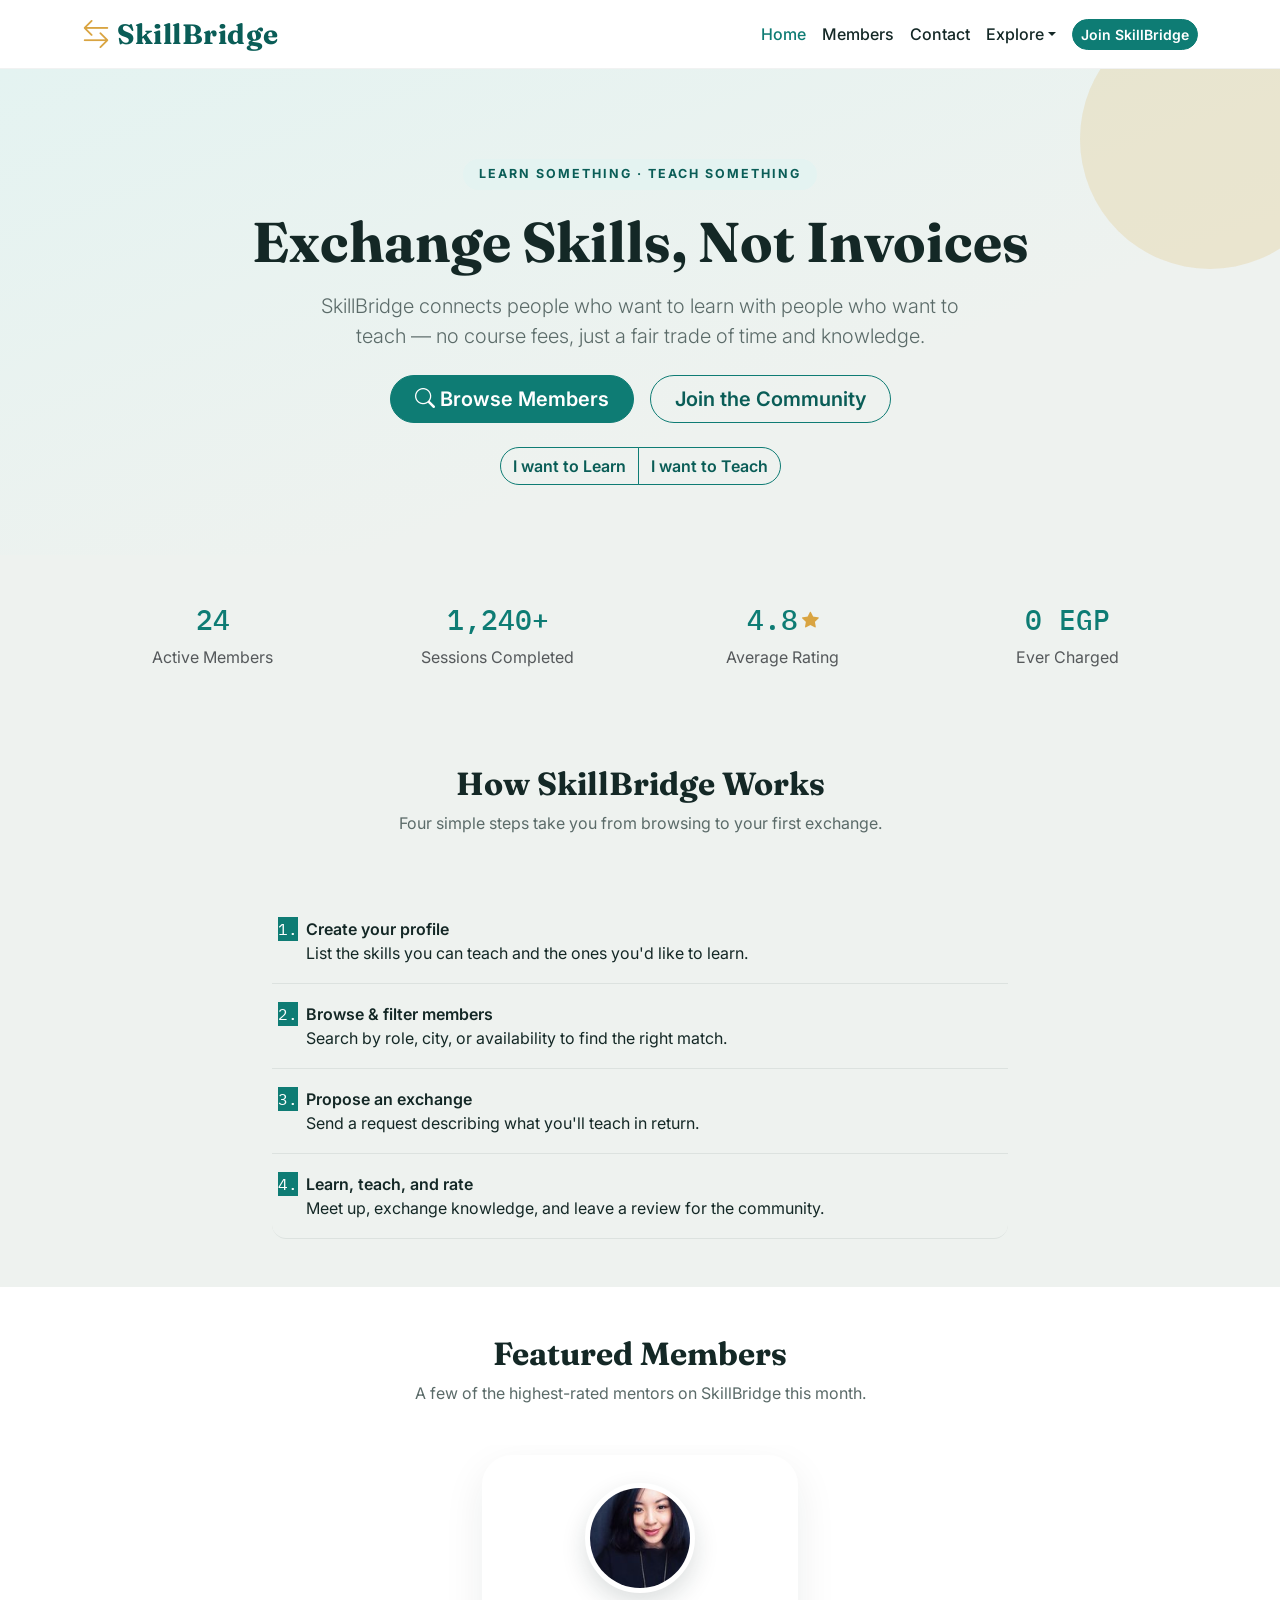
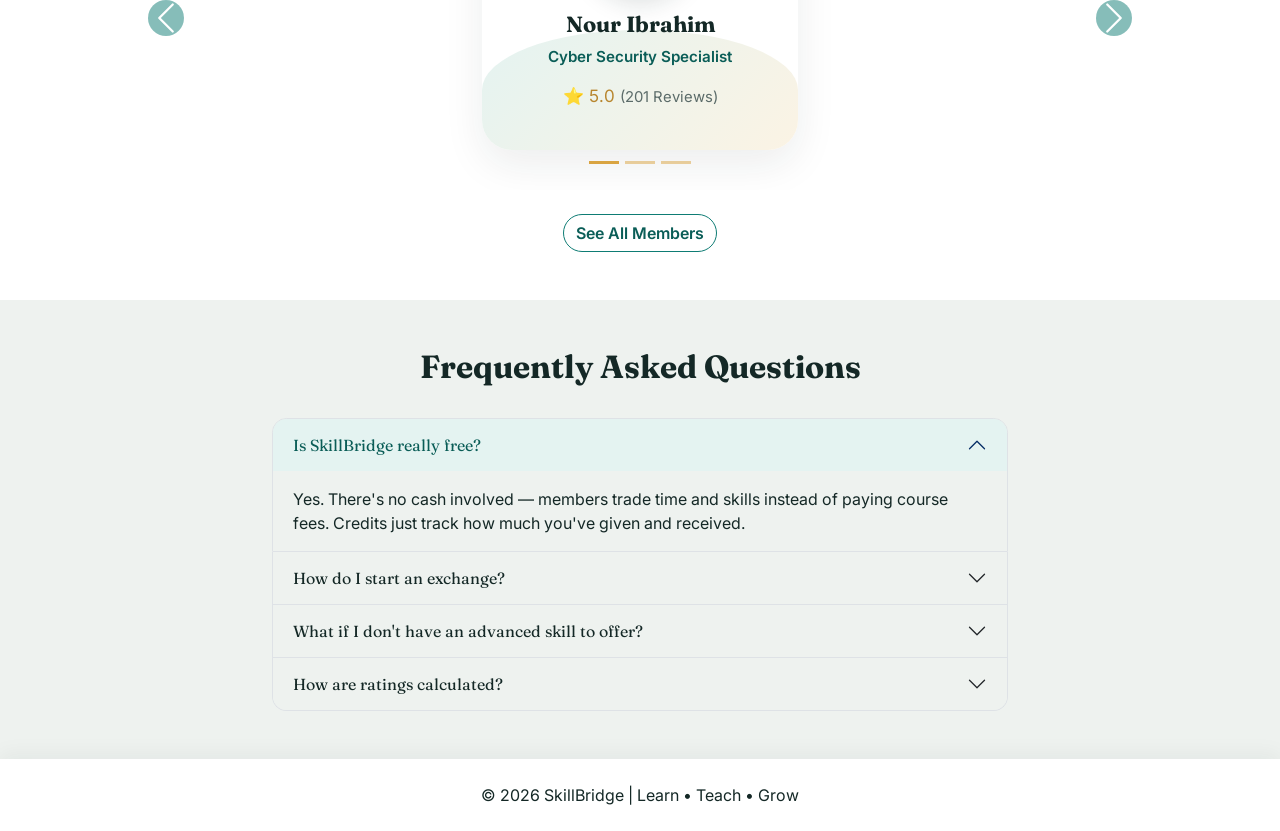
==== commit d13c0277: "Update index.html" ====
--- a/index.html
+++ b/index.html
@@ -53,7 +53,7 @@
         <a href="members.html" class="btn btn-primary btn-lg px-4">
           <i class="bi bi-search"></i> Browse Members
         </a>
-        <a href="contact.html" class="btn btn-outline-primary btn-lg px-4">
+        <a href="contact.html" class="btn btn-click btn-lg px-4">
           Join the Community
         </a>
       </div>
@@ -61,8 +61,8 @@
       <!-- CTA — Button Group -->
       <div class="mt-4">
         <div class="btn-group" role="group" aria-label="Choose your path">
-          <a href="members.html?intent=learn" class="btn choice-btn">I want to Learn</a>
-          <a href="members.html?intent=teach" class="btn choice-btn">I want to Teach</a>
+          <a href="members.html?intent=learn" class="btn btn-choice">I want to Learn</a>
+          <a href="members.html?intent=teach" class="btn btn-choice">I want to Teach</a>
         </div>
       </div>
     </div>
--- a/css/custom-styles.css
+++ b/css/custom-styles.css
@@ -182,25 +182,31 @@
   border-color: var(--sb-teal);
 }
 
-.btn-outline-primary {
+.btn-outline-primary,
+.btn-choice,
+.btn-click{
   color: var(--sb-teal-dark);
   border-color: var(--sb-teal);
 }
 
 .btn-outline-primary:hover {
-    background: var(--sb-teal);
-    border-color: var(--sb-teal);
-    color: #fff;
-}
-
-.btn-gold,
+  background: var(--sb-teal);
+}
+
+.btn-click:hover {
+  background: rgb(88, 183, 205);
+  border-color: var(--sb-teal);
+}
+
+
+/* .btn-gold,
 .btn-secondary {
   background: var(--sb-gold);
   border-color: var(--sb-gold);
   color: var(--sb-ink);
-}
-
-.btn-gold:hover {
+} */
+
+.btn-choice:hover {
   background: var(--sb-gold-dark);
   color: var(--sb-white);
 }
@@ -520,67 +526,3 @@
 .hero-star {
   font-size: 0.6em;
 }
-
-/* Profile Page Tabs Fix
-   (Only affects profile.html) */
-
-#profileTabs {
-    gap: .5rem;
-}
-
-#profileTabs .nav-link {
-    color: var(--sb-teal-dark) !important;
-    background: transparent !important;
-    border: none;
-    border-radius: 999px;
-    padding: .55rem 1.15rem;
-    font-weight: 600;
-    transition: all .2s ease;
-}
-
-#profileTabs .nav-link:hover:not(.active) {
-    background: var(--sb-teal-light) !important;
-    color: var(--sb-teal-dark) !important;
-}
-
-#profileTabs .nav-link.active,
-#profileTabs .show > .nav-link {
-    background: var(--sb-teal) !important;
-    color: #fff !important;
-}
-
-#profileTabs .nav-item {
-    margin-bottom: 0;
-}
-
-/* Members Page Buttons */
-
-/* View Profile */
-.member-card .btn-outline-primary {
-    background: #fff;
-    color: var(--sb-teal-dark);
-    border: 1px solid var(--sb-teal);
-}
-
-.member-card .btn-outline-primary:hover,
-.member-card .btn-outline-primary:focus {
-    background: #0d6efd;   /* Blue */
-    border-color: #0d6efd;
-    color: #fff;
-}
-
-/* Exchange Skill */
-.member-card .btn-primary,
-.member-card .exchange-btn {
-    background: var(--sb-teal);
-    border-color: var(--sb-teal);
-}
-
-.member-card .btn-primary:hover,
-.member-card .btn-primary:focus,
-.member-card .exchange-btn:hover,
-.member-card .exchange-btn:focus {
-    background: var(--sb-teal-dark);
-    border-color: var(--sb-teal-dark);
-    color: #fff;
-}
